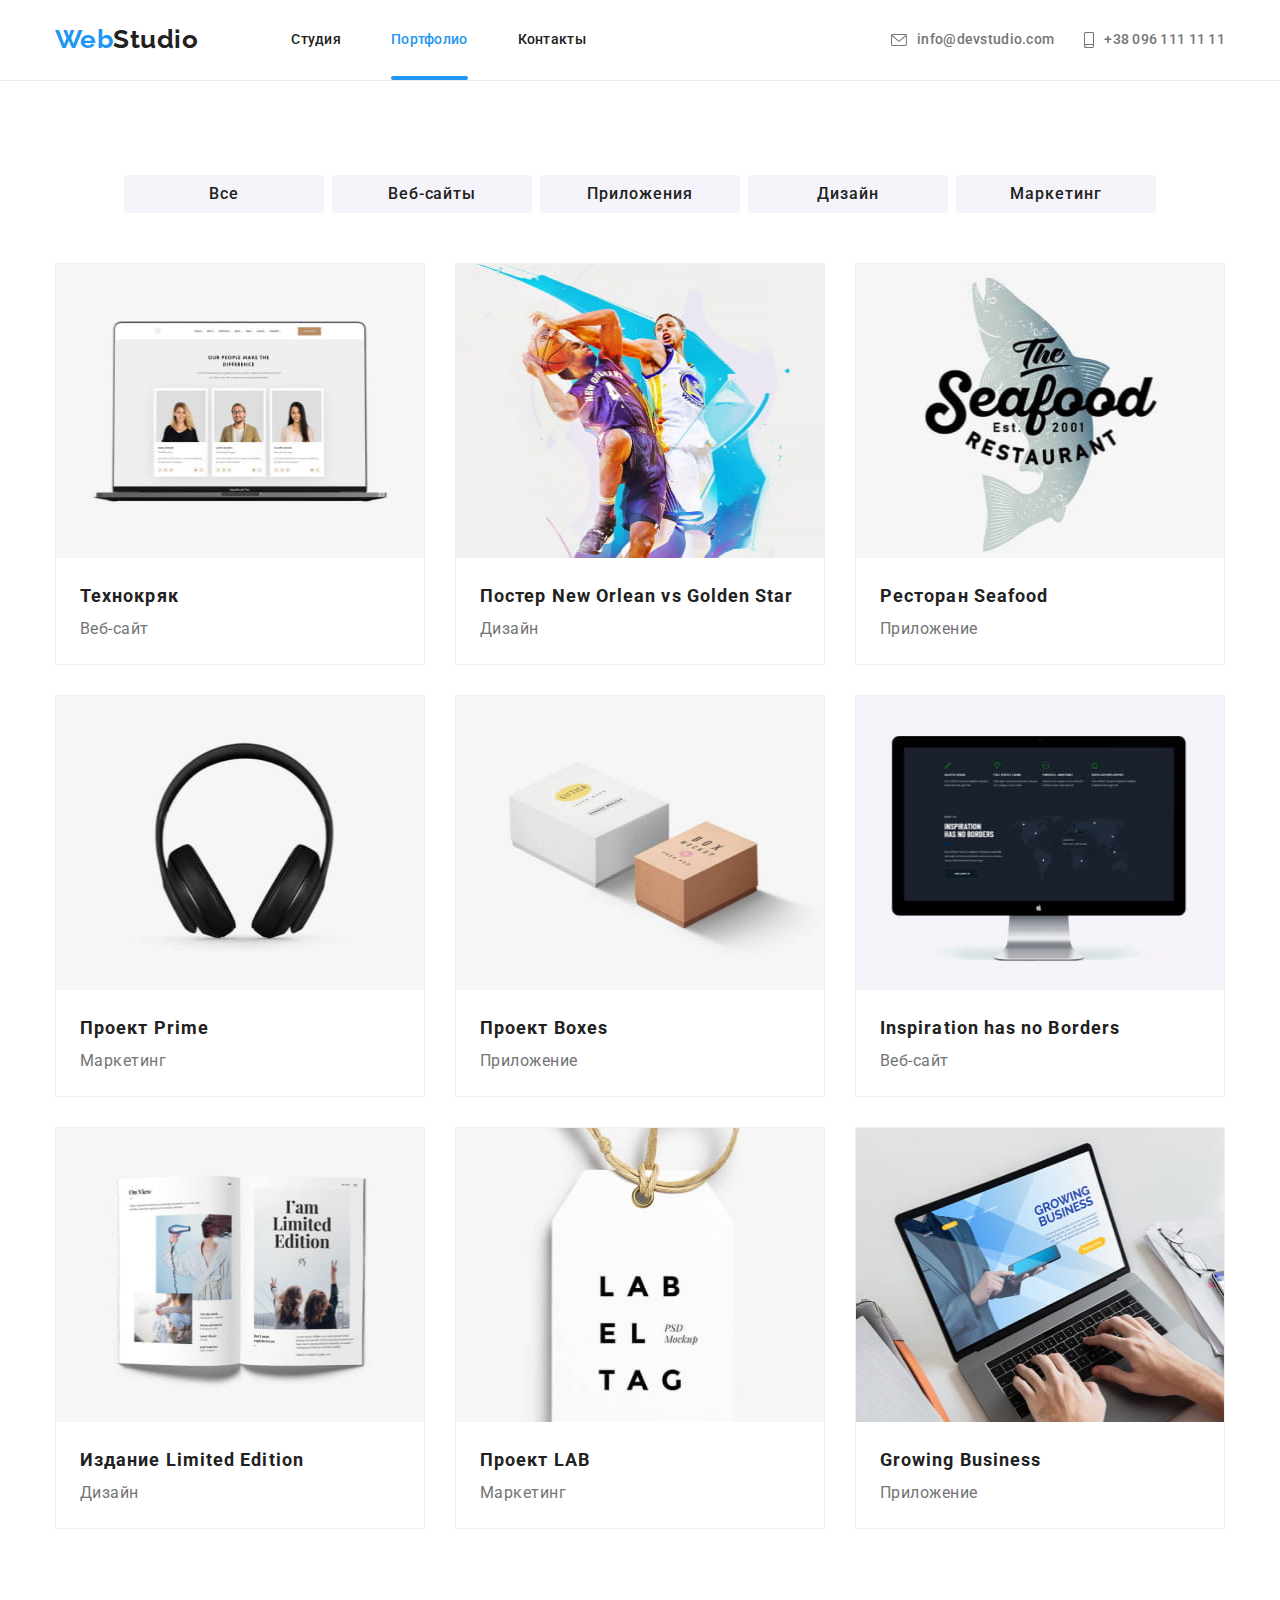
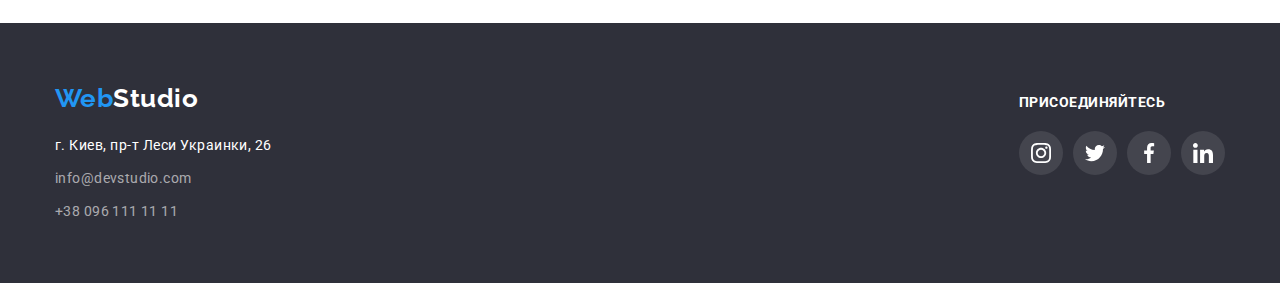
==== portfolio.html @ e60b665c "initial files added" ====
<!DOCTYPE html>
<html lang="ru">
<head>
    <meta charset="UTF-8">
    <meta name="viewport" content="width=device-width, initial-scale=1.0">
    <link rel="stylesheet" href="https://cdnjs.cloudflare.com/ajax/libs/modern-normalize/1.0.0/modern-normalize.min.css">
    <link rel="preconnect" href="https://fonts.gstatic.com">
    <link href="https://fonts.googleapis.com/css2?family=Raleway:wght@700&family=Roboto:wght@400;500;700;900&display=swap"
        rel="stylesheet">
    <link href="https://fonts.googleapis.com/css2?family=Roboto:wght@400;500;700;900&display=swap" rel="stylesheet">
    <link rel="stylesheet" href="./css/styles.css">
    <title>Web Studio</title>
</head>
<body>
    <header class="page-header">
        <div class="header-container container">
            <nav class="main-nav">
                <!-- lOGO -->
                <a class="logo header-logo link" href="./index.html"><span class="logo-span">Web</span>Studio</a>
                <!-- lOGO end -->
                <ul class="site-nav list">
                    <li class="nav-item">
                        <a class="link" href="./index.html">Студия</a>
                    </li>
                    <li class="nav-item">
                        <a class="link active" href="./portfolio.html">Портфолио</a>
                    </li>
                    <li class="nav-item">
                        <a class="link" href="#">Контакты</a>
                    </li>
                </ul>
            </nav>
            <ul class="contacts list">
                <li class="contacts-item">
                    <a class="header-contacts link" href="mailto:info@devstudio.com">
                        <svg class="contacts-icon envelope">
                            <use href="./images/sprite.svg#envelope"></use>
                        </svg>
                        info@devstudio.com
                    </a>
                </li>
                <li class="contacts-item">
                    <a class="header-contacts link" href="tel:+380961111111">
                        <svg class="contacts-icon smartphone">
                            <use href="./images/sprite.svg#smartphone"></use>
                        </svg>
                        +38 096 111 11 11
                    </a>
                </li>
            </ul>
        </div>
    </header>
    <main class="page-main">
        <section class="portfolio">
            <div class="portfolio-container container">
                <h1 class="visually-hidden">Портфолио</h1>
                <!-- FILTER-BUTTONS -->
                <ul class="filter-buttons list">
                    <li class="filter-item">
                        <button class="button" type="button">Все</button>
                    </li>
                    <li class="filter-item">
                        <button class="button" type="button">Веб-сайты</button>
                    </li>
                    <li class="filter-item">
                        <button class="button" type="button">Приложения</button>
                    </li>
                    <li class="filter-item">
                        <button class="button" type="button">Дизайн</button>
                    </li>
                    <li class="filter-item">
                        <button class="button" type="button">Маркетинг</button>
                    </li>
                </ul>
                <!-- FILTER-BUTTONS end-->
                
                <!-- PROJECTS -->
                <ul class="project-list list">
                    <li class="project-item">
                        <a class="link" href="">
                            <div class="project-photo-wrapper">
                                <img class="photo" width="370" height="294" src="./images/portfolio/img-0.jpg" alt="Картинка с ноутбуком">
                                <p class="overlay">
                                Технокряк это современная площадка распространения коронавируса. 
                                Компании используют эту платформу для цифрового шпионажа и атак на защищённые сервера конкурентов.
                                </p>
                            </div>
                            <div class="project-description-wrapper">
                                <h2 class="title">Технокряк</h2>
                                <p class="description">Веб-сайт</p>
                            </div>
                        </a>
                    </li>
                    <li class="project-item">
                        <a class="link" href="">
                            <div class="project-photo-wrapper">
                                <img class="photo" width="370" height="294" src="./images/portfolio/img-1.jpg" alt="Картинка с баскетболистами">
                                <p class="overlay">
                                    Технокряк это современная площадка распространения коронавируса.
                                    Компании используют эту платформу для цифрового шпионажа и атак на защищённые сервера конкурентов.
                                </p>
                            </div>
                            <div class="project-description-wrapper">
                                <h2 class="title">Постер <span lang="en">New Orlean vs Golden Star</span></h2>
                                <p class="description">Дизайн</p>
                            </div>
                        </a>
                    </li>
                    <li class="project-item">
                        <a class="link" href="">
                            <div class="project-photo-wrapper">
                                <img class="photo" width="370" height="294" src="./images/portfolio/img-2.jpg" alt="Картинка с логотипом ресторана">
                                <p class="overlay">
                                    Технокряк это современная площадка распространения коронавируса. 
                                    Компании используют эту платформу для цифрового шпионажа и атак на защищённые сервера конкурентов.
                                    </p>
                            </div>
                            <div class="project-description-wrapper">
                                <h2 class="title">Ресторан <span lang="en">Seafood</span></h2>
                                <p class="description">Приложение</p>
                            </div>
                        </a>
                    </li>
                    <li class="project-item">
                        <a class="link" href="">
                            <div class="project-photo-wrapper">
                                <img class="photo" width="370" height="294" src="./images/portfolio/img-3.jpg" alt="Картинка с наушниками">
                                <p class="overlay">
                                    Технокряк это современная площадка распространения коронавируса. 
                                    Компании используют эту платформу для цифрового шпионажа и атак на защищённые сервера конкурентов.
                                    </p>
                            </div>
                            <div class="project-description-wrapper">
                                <h2 class="title">Проект <span lang="en">Prime</span></h2>
                                <p class="description">Маркетинг</p>
                            </div>
                        </a>
                    </li>
                    <li class="project-item">
                        <a class="link" href="">
                            <div class="project-photo-wrapper">
                                <img class="photo" width="370" height="294" src="./images/portfolio/img-4.jpg" alt="Картинка с картонными коробками">
                                <p class="overlay">
                                    Технокряк это современная площадка распространения коронавируса. 
                                    Компании используют эту платформу для цифрового шпионажа и атак на защищённые сервера конкурентов.
                                    </p>
                            </div>
                            <div class="project-description-wrapper">
                                <h2 class="title">Проект <span lang="en">Boxes</span></h2>
                                <p class="description">Приложение</p>
                            </div>
                        </a>
                    </li>
                    <li class="project-item">
                        <a class="link" href="">
                            <div class="project-photo-wrapper">
                                <img class="photo" width="370" height="294" src="./images/portfolio/img-5.jpg" alt="Картинка с iMac">
                                <p class="overlay">
                                    Технокряк это современная площадка распространения коронавируса. 
                                    Компании используют эту платформу для цифрового шпионажа и атак на защищённые сервера конкурентов.
                                    </p>
                            </div>
                            <div class="project-description-wrapper">
                                <h2 class="title" lang="en">Inspiration has no Borders</h2>
                                <p class="description">Веб-сайт</p>
                            </div>
                        </a>
                    </li>
                    <li class="project-item">
                        <a class="link" href="">
                            <div class="project-photo-wrapper">
                                <img class="photo" width="370" height="294" src="./images/portfolio/img-6.jpg" alt="Картинка с журналом">
                                <p class="overlay">
                                    Технокряк это современная площадка распространения коронавируса. 
                                    Компании используют эту платформу для цифрового шпионажа и атак на защищённые сервера конкурентов.
                                    </p>
                            </div>
                            <div class="project-description-wrapper">
                                <h2 class="title">Издание <span lang="en">Limited Edition</span></h2>
                                <p class="description">Дизайн</p>
                            </div>
                        </a>
                    </li>
                    <li class="project-item">
                        <a class="link" href="">
                            <div class="project-photo-wrapper">
                                <img class="photo" width="370" height="294" src="./images/portfolio/img-7.jpg" alt="Картинка с Биркой">
                                <p class="overlay">
                                    Технокряк это современная площадка распространения коронавируса. 
                                    Компании используют эту платформу для цифрового шпионажа и атак на защищённые сервера конкурентов.
                                    </p>
                            </div>
                            <div class="project-description-wrapper">
                                <h2 class="title">Проект <span lang="en">LAB</span></h2>
                                <p class="description">Маркетинг</p>
                            </div>
                        </a>
                    </li>
                    <li class="project-item">
                        <a class="link" href="">
                            <div class="project-photo-wrapper">
                            <img class="photo" width="370" height="294" src="./images/portfolio/img-8.jpg" alt="Картинка с ноутбуком">
                            <p class="overlay">
                                Технокряк это современная площадка распространения коронавируса. 
                                Компании используют эту платформу для цифрового шпионажа и атак на защищённые сервера конкурентов.
                                </p>
                            </div>
                            <div class="project-description-wrapper">
                                <h2 class="title" lang="en">Growing Business</h2>
                                <p class="description">Приложение</p>
                            </div>
                        </a>
                    </li>
                </ul>
                <!-- PROJECTS end -->
            </div>
            
        </section>
    </main>
    <footer class="page-footer">
        <div class="footer-container container">
            <div class="footer-wrapper">
                <!-- lOGO -->
                <a class="logo footer-logo link" href="./index.html"><span class="logo-span">Web</span>Studio</a>
                <!-- lOGO end -->
                <address class="page-adress">
                    <p class="footer-adress item">г. Киев, пр-т Леси Украинки, 26</p>
                    <a class="footer-contacts link item" href="mailto:info@devstudio.com">info@devstudio.com</a>
                    <a class="footer-contacts link item" href="tel:+380961111111">+38 096 111 11 11</a>
                </address>
            </div>
            <div class="footer-wrapper">
                <h3 class="title">Присоединяйтесь</h3>
                <ul class="social-links list">
                    <li class="social-links-item">
                        <a href="#" class="social-link link">
                            <svg class="social-icon">
                                <use href="./images/sprite.svg#instagram"></use>
                            </svg>
                        </a>
                    </li>
                    <li class="social-links-item">
                        <a href="#" class="social-link link">
                            <svg class="social-icon">
                                <use href="./images/sprite.svg#twitter"></use>
                            </svg>
                        </a>
                    </li>
                    <li class="social-links-item">
                        <a href="#" class="social-link link">
                            <svg class="social-icon">
                                <use href="./images/sprite.svg#facebook"></use>
                            </svg>
                        </a>
                    </li>
                    <li class="social-links-item">
                        <a href="#" class="social-link link">
                            <svg class="social-icon">
                                <use href="./images/sprite.svg#linkedin"></use>
                            </svg>
                        </a>
                    </li>
                </ul>
            </div>
        </div>
    </footer>
</body>
</html>
---- css/styles.css ----
:root {
  --card-grid-gap: 30px;

  /* colors */
  --primary-text-color: #757575;
  --title-text-color: #212121;
  --accent-color: #2196f3;
  --main-bg-color: #ffffff;
  --secondary-light-bg-color: #f5f4fa;
  --secondary-dark-bg-color: #2f303a;
  --icon-light-grey-color: #afb1b8;

  /* fonts */
  --main-font-family: 'Roboto', sans-serif;
  --logo-font-family: 'Raleway', sans-serif;

  /* shadows */
  --shadow-team-card: 0px 1px 3px rgba(0, 0, 0, 0.12),
    0px 1px 1px rgba(0, 0, 0, 0.14), 0px 2px 1px rgba(0, 0, 0, 0.2);

  --shadow-portfolio-card-hover: 0px 1px 1px rgba(0, 0, 0, 0.12),
    0px 4px 4px rgba(0, 0, 0, 0.06), 1px 4px 6px rgba(0, 0, 0, 0.16);

  --shadow-filter-button-hover: 0px 3px 1px rgba(0, 0, 0, 0.1),
    0px 1px 2px rgba(0, 0, 0, 0.08), 0px 2px 2px rgba(0, 0, 0, 0.12);

  /* temporary border */
  --tborder: 1px solid #086879;
}
/* ============================== */

/* RESETS */
img {
  display: block;
  max-width: 100%;
}

h1,
h2,
h3,
h4,
h5,
h6,
p {
  margin: 0;
}

ul,
li {
  margin: 0;
  padding: 0;
}

.list {
  list-style: none;
}

.link {
  text-decoration: none;
}

.page-adress {
  font-style: normal;
}
/* RESETS end */
/* ============================== */

/* COMMON STYLES */
body {
  margin: auto;
  color: var(--primary-text-color);
  background-color: var(--main-bg-color);

  font-weight: 400;
  font-family: var(--main-font-family);
  letter-spacing: 0.03em;
}

.container {
  width: 1200px;
  margin: 0 auto;
  padding-top: 94px;
  padding-bottom: 94px;
  padding-left: 15px;
  padding-right: 15px;
}

/* hide headings */
.visually-hidden {
  position: absolute !important;
  clip: rect(1px 1px 1px 1px); /* IE6, IE7 */
  clip: rect(1px, 1px, 1px, 1px);
  padding: 0 !important;
  border: 0 !important;
  height: 1px !important;
  width: 1px !important;
  overflow: hidden;
}

/* logo  */
.logo {
  font-weight: 700;
  font-size: 26px;
  font-family: var(--logo-font-family);
  line-height: 1.19;
}

.header-logo .logo-span,
.footer-logo .logo-span {
  color: var(--accent-color);
}

/* buttons */
.button {
  display: inline-block;
  min-width: 200px;
  min-height: 50px;
  padding: 10px;

  color: var(--main-bg-color);
  background-color: var(--accent-color);

  font-family: inherit;
  font-weight: 700;
  font-size: 16px;
  line-height: 1.87;
  letter-spacing: 0.06em;

  border: 0;
  border-radius: 4px;
  box-shadow: 0;

  transition: box-shadow 250ms cubic-bezier(0.4, 0, 0.2, 1);
}

.button:hover {
  cursor: pointer;
  box-shadow: 0px 4px 4px rgba(0, 0, 0, 0.15);
}

/* social-links */
.social-links {
  display: flex;
  justify-content: center;
  flex-wrap: wrap;
  margin-right: -10px;
}

.social-links-item {
  width: 44px;
  height: 44px;
  margin-right: 10px;
}

.social-link {
  display: flex;
  justify-content: center;
  align-items: center;
  width: 100%;
  height: 100%;

  border-radius: 50%;
}

.social-icon {
  width: 20px;
  height: 20px;

  fill: currentColor;
}

/* section */
.section .section-title {
  margin-top: 0;
  margin-bottom: 50px;

  color: var(--title-text-color);

  font-weight: 700;
  font-size: 36px;
  line-height: 1.17;
  text-align: center;
}

/* COMMON STYLES end */
/* ============================== */

/* HEADER */
.page-header {
  border-bottom: 1px solid #ececec;
}
.header-container {
  display: flex;
  align-items: center;
  justify-content: space-between;
  padding-top: 0;
  padding-bottom: 0;
}

.header-logo {
  margin-right: 93px;
  padding-top: 24px;
  padding-bottom: 25px;
  color: var(--title-text-color);
}

/* site nav */
.main-nav {
  display: flex;
  align-items: center;
}

.site-nav {
  display: flex;
}

.nav-item:not(:last-child) {
  margin-right: 50px;
}

.site-nav .link {
  display: block;
  padding-top: 32px;
  padding-bottom: 32px;

  color: var(--title-text-color);
  font-weight: 500;
  font-size: 14px;
  line-height: 1.14;
  letter-spacing: 0.02em;

  transition: color 250ms cubic-bezier(0.4, 0, 0.2, 1);
}

.site-nav .link:hover,
.site-nav .link:focus {
  color: var(--accent-color);
}

.site-nav .active {
  color: var(--accent-color);
}

/* active nav-item underline */
.nav-item {
  position: relative;
}

.nav-item .link::after {
  position: absolute;
  bottom: 0;
  left: 0;

  content: '';
  opacity: 0;
  width: 100%;
  height: 4px;

  background-color: var(--accent-color);
  border-radius: 2px;
}

.active.link::after {
  opacity: 1;
}

/* contacts */
.contacts {
  display: flex;
}

.contacts-item:not(:last-child) {
  margin-right: 30px;
}

.contacts-icon {
  display: flex;
  justify-content: center;
  align-items: center;
  margin-right: 10px;
  fill: currentColor;
}

.contacts-icon.envelope {
  width: 16px;
  height: 12px;
}

.contacts-icon.smartphone {
  width: 10px;
  height: 16px;
}

.header-contacts {
  display: flex;
  align-items: center;
  padding-top: 32px;
  padding-bottom: 32px;

  color: var(--primary-text-color);
  font-weight: 500;
  font-size: 14px;
  line-height: 1.14;
  letter-spacing: 0.02em;

  transition: color 250ms cubic-bezier(0.4, 0, 0.2, 1);
}

.header-contacts:hover,
.header-contacts:focus {
  color: var(--accent-color);
}
/* HEADER end */
/* ============================== */

/* HERO */
.hero {
  max-width: 1600px;
  margin: 0 auto;
  color: var(--main-bg-color);
  background-color: var(--secondary-dark-bg-color);
  background-image: linear-gradient(
      rgba(47, 48, 58, 0.4),
      rgba(47, 48, 58, 0.4)
    ),
    url(../images/hero/hero-bg.jpg);
  background-position: center;
  object-fit: cover;
}

.hero-container {
  padding: 200px 0;
  text-align: center;
}

.hero-title {
  width: 700px;
  margin-bottom: 30px;
  margin-left: auto;
  margin-right: auto;

  font-weight: 900;
  font-size: 44px;
  line-height: 1.36;
  text-align: center;
  letter-spacing: 0.06em;
  text-transform: uppercase;
}

.hero .button {
}
/* HERO end */
/* ============================== */

/* ADVANTAGES */
.advantages {
  display: flex;
  flex-wrap: wrap;
  margin-right: calc(-1 * var(--card-grid-gap));
  margin-bottom: calc(-1 * var(--card-grid-gap));
}

.advantages-item {
  width: calc(100% / 4 - var(--card-grid-gap));
  margin-right: var(--card-grid-gap);
  margin-bottom: var(--card-grid-gap);
}

.advantages-icon-container {
  display: flex;
  width: 100%;
  height: 120px;
  justify-content: center;
  align-items: center;
  margin-bottom: 30px;

  background-color: var(--secondary-light-bg-color);
  border-radius: 4px;
}

.advantages-icon {
  width: 70px;
  height: 70px;
}

.advantages .title {
  margin-bottom: 10px;

  color: var(--title-text-color);
  font-weight: 700;
  font-size: 14px;
  line-height: 1.14;
  text-transform: uppercase;
}

.advantages .text {
  font-size: 14px;
  line-height: 1.71;
}
/* ADVANTAGES end */
/* ============================== */

/* WHAT WE DO */
.whatwedo-container {
  padding-top: 0;
}

.whatwedo {
  display: flex;
  flex-wrap: wrap;
  margin-right: calc(-1 * var(--card-grid-gap));
  margin-bottom: calc(-1 * var(--card-grid-gap));
}

.whatwedo-item {
  position: relative;
  width: calc(100% / 3 - var(--card-grid-gap));
  margin-right: var(--card-grid-gap);
  margin-bottom: var(--card-grid-gap);
}

.whatwedo .title {
  position: absolute;
  bottom: 0;
  width: 100%;
  padding: 27px 15px;

  background-color: rgba(47, 48, 58, 0.8);
  color: var(--main-bg-color);

  font-weight: 700;
  font-size: 14px;
  line-height: 1.14;
  text-align: center;
  text-transform: uppercase;
}

/* WHAT WE DO end */
/* ============================== */

/* TEAM */
.team {
  background-color: var(--secondary-light-bg-color);
}

.team-list {
  display: flex;
  flex-wrap: wrap;
  margin-right: calc(-1 * var(--card-grid-gap));
  margin-bottom: calc(-1 * var(--card-grid-gap));
}

.team-item {
  width: calc(100% / 4 - var(--card-grid-gap));
  margin-right: var(--card-grid-gap);
  margin-bottom: var(--card-grid-gap);

  background-color: var(--main-bg-color);
  border-radius: 0 0 4px 4px;
  box-shadow: var(--shadow-team-card);
}

.team-description-wrapper {
  padding-top: 30px;
  padding-bottom: 30px;
  padding-left: 15px;
  padding-right: 15px;
}

.team .title {
  margin-bottom: 10px;
  color: var(--title-text-color);
  font-weight: 500;
  font-size: 16px;
  line-height: 1.19;
  text-align: center;
}

.team .position {
  margin-bottom: 16px;

  font-size: 16px;
  line-height: 1.19;
  text-align: center;
}

/* social icon colors */
.team .social-link {
  color: var(--icon-light-grey-color);
  background-color: var(--main-bg-color);

  transition: color 250ms cubic-bezier(0.4, 0, 0.2, 1),
    background-color 250ms cubic-bezier(0.4, 0, 0.2, 1);
}

.social-link:hover,
.social-link:focus {
  color: var(--main-bg-color);
  background-color: var(--accent-color);
}
/* TEAM end */
/* ============================== */

/* CLIENTS */
.clients {
  display: flex;
  margin-right: calc(-1 * var(--card-grid-gap));
  align-items: center;
}

.clients-item {
  width: calc(100% / 6 - var(--card-grid-gap));
  height: 90px;
  margin-right: var(--card-grid-gap);

  color: var(--primary-text-color);
}

.clients-icon-link {
  display: flex;
  justify-content: center;
  align-items: center;
  width: 100%;
  height: 100%;

  color: var(--icon-light-grey-color);

  border: 1px solid var(--icon-light-grey-color);
  border-radius: 4px;

  transition: color 250ms cubic-bezier(0.4, 0, 0.2, 1),
    border 250ms cubic-bezier(0.4, 0, 0.2, 1);
}

.clients-icon-link:hover,
.clients-icon-link:focus {
  color: var(--accent-color);
  border: 1px solid var(--accent-color);
}

.clients-icon {
  width: 80px;
  height: 50px;
  fill: currentColor;
}

.clients-icon.company-1 {
  width: 44px;
  height: 49px;
}

.clients-icon.company-2 {
  width: 40px;
  height: 52px;
}

.clients-icon.company-3 {
  width: 41px;
  height: 43px;
}

.clients-icon.company-4 {
  width: 80px;
  height: 42px;
}

.clients-icon.company-5 {
  width: 59px;
  height: 47px;
}

.clients-icon.company-6 {
  width: 88px;
  height: 45px;
}
/* CLIENTS end */
/* ============================== */

/* FOOTER */
.page-footer {
  color: var(--main-bg-color);
  background-color: var(--secondary-dark-bg-color);
}

.footer-container {
  display: flex;
  justify-content: space-between;
  align-items: baseline;
  padding-top: 60px;
  padding-bottom: 60px;

  color: var(--main-bg-color);
}

/* contacts block */
.footer-wrapper-contacts {
}

.page-adress {
  min-width: 231px;
}

.page-adress .item:not(:last-child) {
  margin-bottom: 9px;
}

.footer-adress {
  font-size: 14px;
  line-height: 1.71;
}

.footer-logo {
  display: block;
  margin-bottom: 20px;
  color: var(--main-bg-color);
}

.footer-contacts {
  display: block;
  color: rgba(255, 255, 255, 0.6);
  font-size: 14px;
  line-height: 1.71;
  letter-spacing: 0.03em;

  transition: color 250ms cubic-bezier(0.4, 0, 0.2, 1);
}

.footer-contacts:hover,
.footer-contacts:focus {
  color: var(--accent-color);
}

.page-footer .title {
  margin-bottom: 20px;

  color: var(--main-bg-color);
  font-weight: 700;
  font-size: 14px;
  line-height: 1.14;
  text-transform: uppercase;
}

/* social icons block */
.footer-wrapper-social {
}

.page-footer .social-link {
  color: var(--main-bg-color);
  background-color: rgba(255, 255, 255, 0.1);

  transition: background-color 250ms cubic-bezier(0.4, 0, 0.2, 1);
}

.page-footer .social-link:hover,
.page-footer .social-link:focus {
  background-color: var(--accent-color);
}

/* subscribe block */
.footer-subscribe-form .form-label {
  display: block;
}

.footer-subscribe-form .button {
}

.footer-subscribe-form .form-input {
  min-width: 358px;
  min-height: 50px;
  margin-right: 12px;
  padding-left: 16px;

  background-color: transparent;
  color: var(--main-bg-color);

  font-size: 16px;
  line-height: 1.25;
  letter-spacing: 0.03em;

  border: 1px solid rgba(255, 255, 255, 0.3);
  border-radius: 4px;
}

.footer-subscribe-form .form-input::placeholder {
  color: rgba(255, 255, 255, 0.6);
}
/* FOOTER end */
/* ============================== */
/* ============================== */

/* PORTFOLIO */
.filter-buttons {
  display: flex;
  justify-content: center;
  margin-bottom: 50px;
}

.filter-item:not(:last-child) {
  margin-right: 8px;
}

.filter-buttons .button {
  min-height: 38px;
  padding: 6px 22px;

  color: var(--title-text-color);
  background-color: var(--secondary-light-bg-color);

  font-weight: 500;
  font-size: 16px;
  line-height: 1.62;

  box-shadow: 0;

  transition: color 250ms cubic-bezier(0.4, 0, 0.2, 1),
    background-color 250ms cubic-bezier(0.4, 0, 0.2, 1),
    box-shadow 250ms cubic-bezier(0.4, 0, 0.2, 1);
}

.filter-buttons .button:hover,
.filter-buttons .button:focus,
.filter-buttons .button.active {
  color: var(--main-bg-color);
  background-color: var(--accent-color);
  box-shadow: var(--shadow-filter-button-hover);
}

.project-list {
  display: flex;
  flex-wrap: wrap;
  margin-right: calc(-1 * var(--card-grid-gap));
  margin-bottom: calc(-1 * var(--card-grid-gap));
}

.project-item {
  flex-basis: calc(100% / 3 - var(--card-grid-gap));
  margin-right: var(--card-grid-gap);
  margin-bottom: var(--card-grid-gap);

  border: 1px solid #eeeeee;
}

.project-item .link {
  display: block;
  box-shadow: 0;

  transition: box-shadow 250ms cubic-bezier(0.4, 0, 0.2, 1);
}

.project-item .link:hover,
.project-item .link:focus {
  box-shadow: var(--shadow-portfolio-card-hover);
}

.project-list .title {
  color: var(--title-text-color);
  font-weight: 700;
  font-size: 18px;
  line-height: 2;
  letter-spacing: 0.06em;
}

.project-list .description {
  color: var(--primary-text-color);
  font-size: 16px;
  line-height: 1.87;
}

.project-description-wrapper {
  padding: 20px 24px;
  background-color: var(--main-bg-color);
}

/* proect overlay */
.project-photo-wrapper {
  position: relative;
  overflow: hidden;
}

.project-item .overlay {
  position: absolute;
  left: 0;
  top: 0;
  transform: translateY(100%);

  display: flex;
  align-items: center;
  width: 100%;
  height: 100%;
  padding: 24px;

  color: var(--main-bg-color);
  background-color: rgba(33, 150, 243, 0.9);
  font-size: 18px;
  line-height: 1.56;
  text-align: center;

  transition: transform 250ms cubic-bezier(0.4, 0, 0.2, 1);
}

.project-item .link:hover .overlay,
.project-item .link:focus .overlay {
  transform: translateY(0);
}
/* PORTFOLIO end */
/* ============================== */

/* MODAL WINDOW */
.backdrop {
  position: fixed;
  top: 0;
  left: 0;

  width: 100%;
  height: 100%;

  background-color: rgba(0, 0, 0, 0.2);
  opacity: 1;
  transform: scale(1);

  transition: opacity 250ms cubic-bezier(0.4, 0, 0.2, 1),
    transform 250ms cubic-bezier(0.4, 0, 0.2, 1);
}

.modal {
  position: absolute;
  top: 50%;
  left: 50%;
  transform: translate(-50%, -50%) scale(1);

  width: 528px;
  height: 581px;
  padding: 40px;

  background-color: var(--main-bg-color);
  box-shadow: 0px 1px 3px rgba(0, 0, 0, 0.12), 0px 1px 1px rgba(0, 0, 0, 0.14),
    0px 2px 1px rgba(0, 0, 0, 0.2);
  border-radius: 4px;

  transition: transform 250ms cubic-bezier(0.4, 0, 0.2, 1);
}

.backdrop.is-hidden .modal {
  transform: translate(-50%, -50%) scale(0.9);
}

.modal .call-to-action {
  margin: 0 auto;
  margin-bottom: 12px;

  color: var(--title-text-color);
  font-weight: 700;
  font-size: 20px;
  line-height: 1.15;
}

.modal-form {
  display: flex;
  flex-direction: column;
}

.modal-form-input-wrapper {
  display: block;
  position: relative;
}

.modal-form-input-label {
  margin-bottom: 10px;
}

.modal-form .input-title,
.modal-form .textarea-title {
  display: block;
  margin-bottom: 4px;

  font-size: 12px;
  line-height: 1.17;
  letter-spacing: 0.01em;
}

.modal-form-input {
  display: block;
  height: 40px;
  width: 100%;
  padding-left: 42px;

  border: 1px solid rgba(33, 33, 33, 0.2);
  border-radius: 4px;

  transition: border 250ms cubic-bezier(0.4, 0, 0.2, 1);
}

.modal-form-icon {
  position: absolute;
  top: 50%;
  left: 12px;
  transform: translateY(-50%);

  width: 18px;
  height: 18px;
  fill: var(--title-text-color);
  transition: fill 250ms cubic-bezier(0.4, 0, 0.2, 1);
}

.modal-form-textarea-label {
  margin-bottom: 20px;
}

.modal-form-message {
  display: block;
  height: 120px;
  width: 100%;
  padding: 12px 16px;

  resize: none;
  border: 1px solid rgba(33, 33, 33, 0.2);
  border-radius: 4px;
  transition: border 250ms cubic-bezier(0.4, 0, 0.2, 1);
}

.modal-form-message::placeholder {
  font-size: 12px;
  line-height: 1.17;
  letter-spacing: 0.01em;

  color: rgba(117, 117, 117, 0.5);
}

.modal-form-message:focus,
.modal-form-message:hover {
  cursor: pointer;
  outline: none;
  border: 1px solid var(--accent-color);
}

.modal-form-input:focus,
.modal-form-input:hover {
  cursor: pointer;
  outline: none;
  border: 1px solid var(--accent-color);
}

.modal-form-input:focus + .modal-form-icon,
.modal-form-input:hover + .modal-form-icon {
  fill: var(--accent-color);
}

.modal-form-check-policy-label {
  font-size: 14px;
  line-height: 1.71;

  margin-bottom: 30px;
}

.modal-form-check-policy {
}

.modal-form-check-policy-title {
  display: flex;
  align-items: center;
  flex-wrap: wrap;

  font-size: 14px;
  line-height: 1.71;
}

.modal-form-check-policy-title::before {
  content: '';
  display: inline-block;
  width: 16px;
  height: 15px;
  margin-right: 7px;

  background-image: url('../images/modal-window/checkbox.svg');
  transition: background-image 250ms cubic-bezier(0.4, 0, 0.2, 1);
}

.modal-form-check-policy:checked + .modal-form-check-policy-title::before {
  background-image: url('../images/modal-window/checkbox-checked.svg');
}

.modal-form-check-policy:focus + .modal-form-check-policy-title::before {
  outline: 1px solid var(--secondary-dark-bg-color);
}

.modal-form-check-policy-link {
  color: var(--accent-color);
}

.modal-form .button {
  align-self: center;
}

.modal-form .button:focus {
  box-shadow: 0px 4px 4px rgba(0, 0, 0, 0.15);
}

.modal-close-btn {
  position: absolute;
  top: 8px;
  right: 8px;

  width: 30px;
  height: 30px;

  border: 1px solid rgba(0, 0, 0, 0.1);
  border-radius: 50%;
  cursor: pointer;
}

.modal-close-icon {
  width: 11px;
  height: 11px;
  margin: auto;
}

.is-hidden {
  opacity: 0;
  transform: scale(0);
  pointer-events: none;
}
/* MODAL WINDOW end */
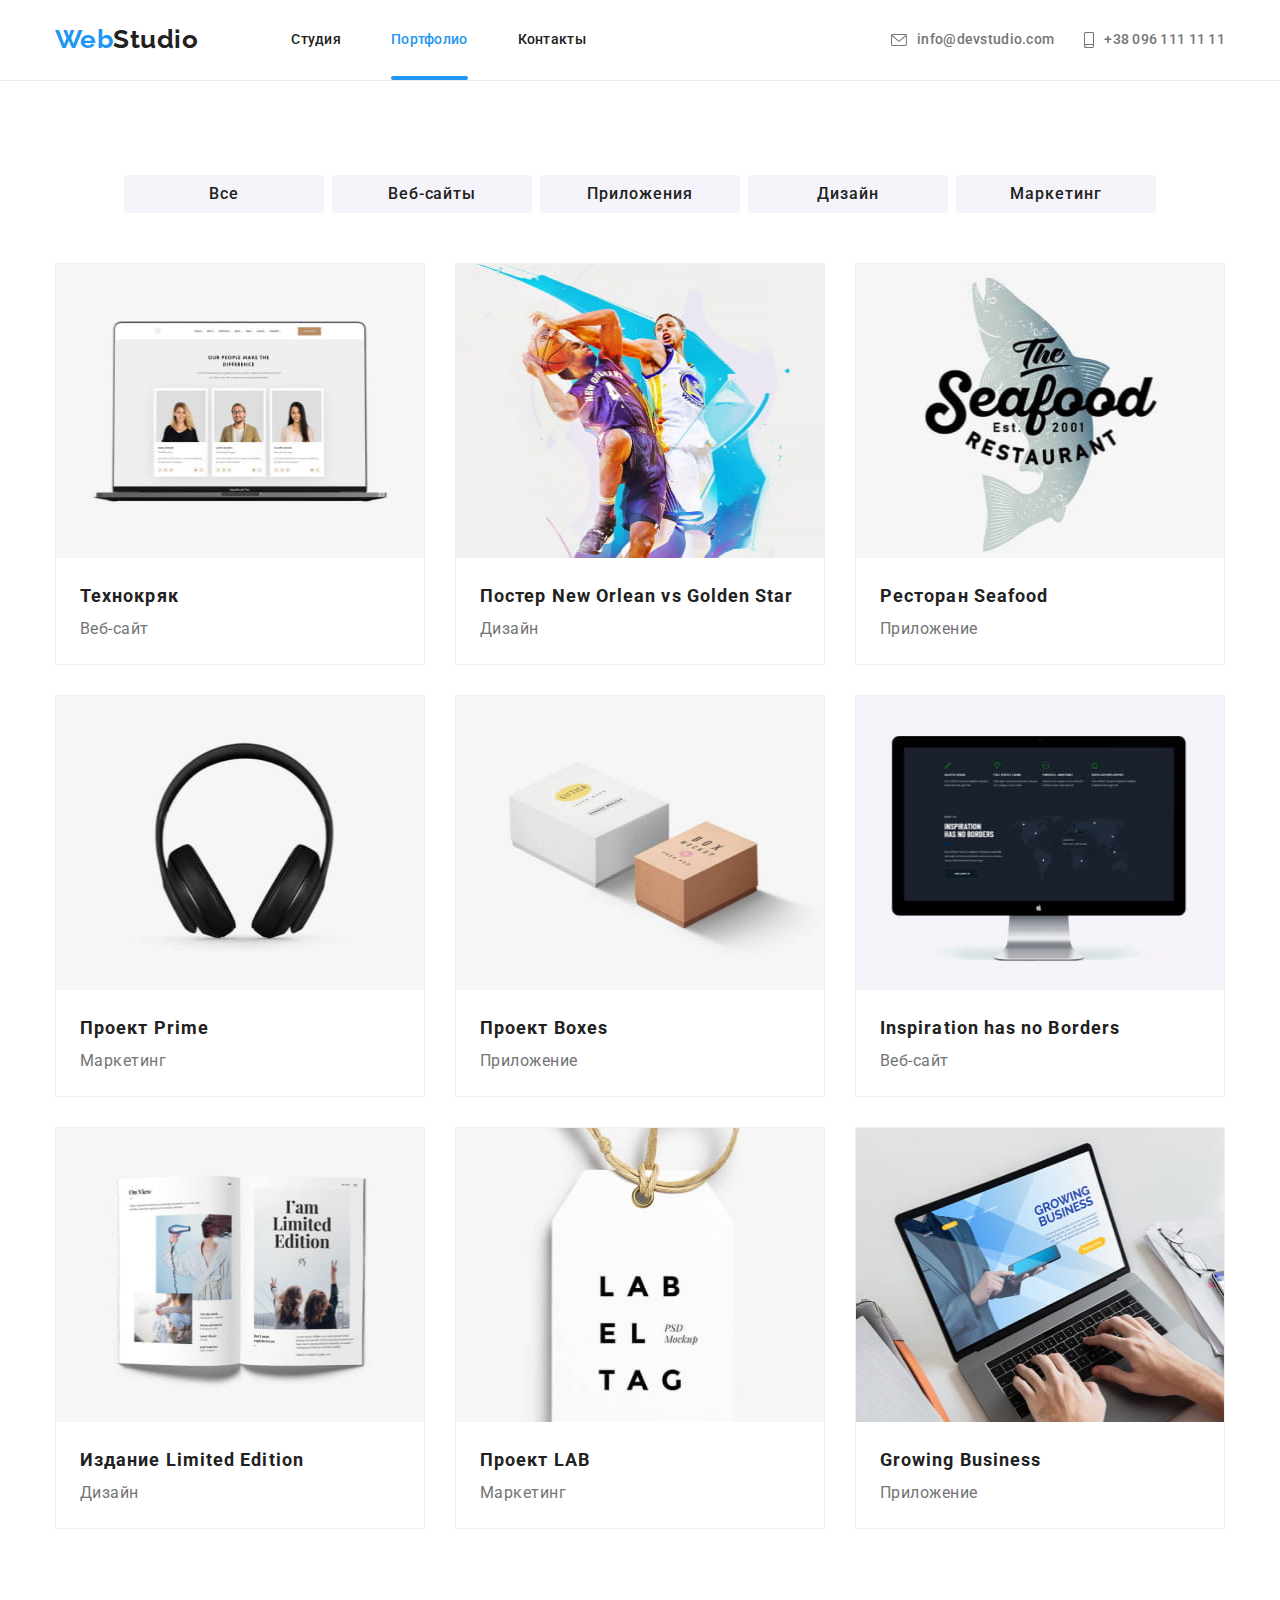
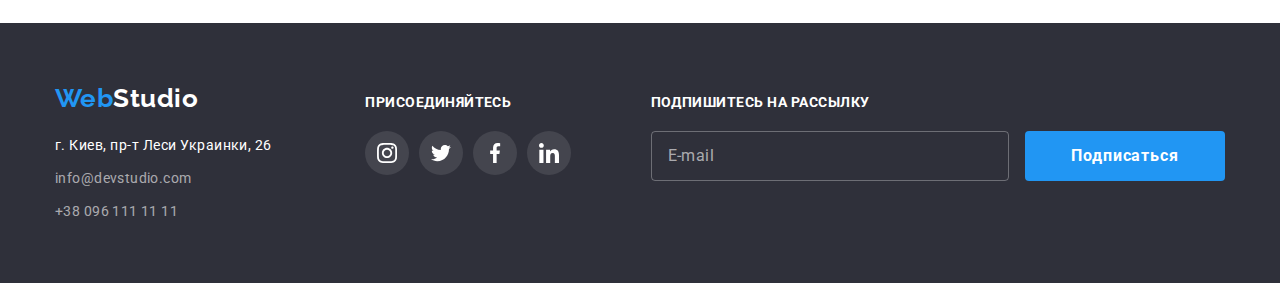
==== commit b5e27069: "styles.css has been cut to partials and moved to sass" ====
--- a/portfolio.html
+++ b/portfolio.html
@@ -8,7 +8,7 @@
     <link href="https://fonts.googleapis.com/css2?family=Raleway:wght@700&family=Roboto:wght@400;500;700;900&display=swap"
         rel="stylesheet">
     <link href="https://fonts.googleapis.com/css2?family=Roboto:wght@400;500;700;900&display=swap" rel="stylesheet">
-    <link rel="stylesheet" href="./css/styles.css">
+    <link rel="stylesheet" href="./css/portfolio.min.css">
     <title>Web Studio</title>
 </head>
 <body>
@@ -219,7 +219,7 @@
     </main>
     <footer class="page-footer">
         <div class="footer-container container">
-            <div class="footer-wrapper">
+            <div class="footer-wrapper-contacts">
                 <!-- lOGO -->
                 <a class="logo footer-logo link" href="./index.html"><span class="logo-span">Web</span>Studio</a>
                 <!-- lOGO end -->
@@ -229,8 +229,8 @@
                     <a class="footer-contacts link item" href="tel:+380961111111">+38 096 111 11 11</a>
                 </address>
             </div>
-            <div class="footer-wrapper">
-                <h3 class="title">Присоединяйтесь</h3>
+            <div class="footer-wrapper-social">
+                <p class="title">Присоединяйтесь</p>
                 <ul class="social-links list">
                     <li class="social-links-item">
                         <a href="#" class="social-link link">
@@ -262,6 +262,11 @@
                     </li>
                 </ul>
             </div>
+            <form action="#" class="footer-subscribe-form">
+                <label for="subscribe-email" class="title form-label">Подпишитесь на рассылку</label>
+                <input class="form-input" type="email" name="email" id="subscribe-email" placeholder="E-mail">
+                <button type="submit" class="button">Подписаться</button>
+            </form>
         </div>
     </footer>
 </body>
--- a/css/portfolio.min.css
+++ b/css/portfolio.min.css
@@ -0,0 +1,5 @@
+:root{--card-grid-gap: 30px;--primary-text-color: #757575;--title-text-color: #212121;--accent-color: #2196f3;--main-bg-color: #ffffff;--secondary-light-bg-color: #f5f4fa;--secondary-dark-bg-color: #2f303a;--icon-light-grey-color: #afb1b8;--main-font-family: 'Roboto', sans-serif;--logo-font-family: 'Raleway', sans-serif;--shadow-team-card: 0px 1px 3px rgba(0, 0, 0, 0.12),
+    0px 1px 1px rgba(0, 0, 0, 0.14), 0px 2px 1px rgba(0, 0, 0, 0.2);--shadow-portfolio-card-hover: 0px 1px 1px rgba(0, 0, 0, 0.12),
+    0px 4px 4px rgba(0, 0, 0, 0.06), 1px 4px 6px rgba(0, 0, 0, 0.16);--shadow-filter-button-hover: 0px 3px 1px rgba(0, 0, 0, 0.1),
+    0px 1px 2px rgba(0, 0, 0, 0.08), 0px 2px 2px rgba(0, 0, 0, 0.12)}.visually-hidden{position:absolute !important;clip:rect(1px 1px 1px 1px);clip:rect(1px, 1px, 1px, 1px);padding:0 !important;border:0 !important;height:1px !important;width:1px !important;overflow:hidden}img{display:block;max-width:100%}h1,h2,h3,h4,h5,h6,p{margin:0}ul,li{margin:0;padding:0}.list{list-style:none}.link{text-decoration:none}.page-adress{font-style:normal}body{margin:auto;color:var(--primary-text-color);background-color:var(--main-bg-color);font-weight:400;font-family:var(--main-font-family);letter-spacing:0.03em}.container{width:1200px;margin:0 auto;padding-top:94px;padding-bottom:94px;padding-left:15px;padding-right:15px}.logo{font-weight:700;font-size:26px;font-family:var(--logo-font-family);line-height:1.19}.header-logo .logo-span,.footer-logo .logo-span{color:var(--accent-color)}.button{display:inline-block;min-width:200px;min-height:50px;padding:10px;color:var(--main-bg-color);background-color:var(--accent-color);font-family:inherit;font-weight:700;font-size:16px;line-height:1.87;letter-spacing:0.06em;border:0;border-radius:4px;-webkit-box-shadow:0;box-shadow:0;-webkit-transition:-webkit-box-shadow 250ms cubic-bezier(0.4, 0, 0.2, 1);transition:-webkit-box-shadow 250ms cubic-bezier(0.4, 0, 0.2, 1);transition:box-shadow 250ms cubic-bezier(0.4, 0, 0.2, 1);transition:box-shadow 250ms cubic-bezier(0.4, 0, 0.2, 1), -webkit-box-shadow 250ms cubic-bezier(0.4, 0, 0.2, 1)}.button:hover{cursor:pointer;-webkit-box-shadow:0px 4px 4px rgba(0,0,0,0.15);box-shadow:0px 4px 4px rgba(0,0,0,0.15)}.social-links{display:-webkit-box;display:-ms-flexbox;display:flex;-webkit-box-pack:center;-ms-flex-pack:center;justify-content:center;-ms-flex-wrap:wrap;flex-wrap:wrap;margin-right:-10px}.social-links-item{width:44px;height:44px;margin-right:10px}.social-link{display:-webkit-box;display:-ms-flexbox;display:flex;-webkit-box-pack:center;-ms-flex-pack:center;justify-content:center;-webkit-box-align:center;-ms-flex-align:center;align-items:center;width:100%;height:100%;border-radius:50%}.social-icon{width:20px;height:20px;fill:currentColor}.section .section-title{margin-top:0;margin-bottom:50px;color:var(--title-text-color);font-weight:700;font-size:36px;line-height:1.17;text-align:center}.page-header{border-bottom:1px solid #ececec}.header-container{display:-webkit-box;display:-ms-flexbox;display:flex;-webkit-box-align:center;-ms-flex-align:center;align-items:center;-webkit-box-pack:justify;-ms-flex-pack:justify;justify-content:space-between;padding-top:0;padding-bottom:0}.header-logo{margin-right:93px;padding-top:24px;padding-bottom:25px;color:var(--title-text-color)}.main-nav{display:-webkit-box;display:-ms-flexbox;display:flex;-webkit-box-align:center;-ms-flex-align:center;align-items:center}.site-nav{display:-webkit-box;display:-ms-flexbox;display:flex}.nav-item:not(:last-child){margin-right:50px}.site-nav .link{display:block;padding-top:32px;padding-bottom:32px;color:var(--title-text-color);font-weight:500;font-size:14px;line-height:1.14;letter-spacing:0.02em;-webkit-transition:color 250ms cubic-bezier(0.4, 0, 0.2, 1);transition:color 250ms cubic-bezier(0.4, 0, 0.2, 1)}.site-nav .link:hover,.site-nav .link:focus{color:var(--accent-color)}.site-nav .active{color:var(--accent-color)}.nav-item{position:relative}.nav-item .link::after{position:absolute;bottom:0;left:0;content:'';opacity:0;width:100%;height:4px;background-color:var(--accent-color);border-radius:2px}.active.link::after{opacity:1}.contacts{display:-webkit-box;display:-ms-flexbox;display:flex}.contacts-item:not(:last-child){margin-right:30px}.contacts-icon{display:-webkit-box;display:-ms-flexbox;display:flex;-webkit-box-pack:center;-ms-flex-pack:center;justify-content:center;-webkit-box-align:center;-ms-flex-align:center;align-items:center;margin-right:10px;fill:currentColor}.contacts-icon.envelope{width:16px;height:12px}.contacts-icon.smartphone{width:10px;height:16px}.header-contacts{display:-webkit-box;display:-ms-flexbox;display:flex;-webkit-box-align:center;-ms-flex-align:center;align-items:center;padding-top:32px;padding-bottom:32px;color:var(--primary-text-color);font-weight:500;font-size:14px;line-height:1.14;letter-spacing:0.02em;-webkit-transition:color 250ms cubic-bezier(0.4, 0, 0.2, 1);transition:color 250ms cubic-bezier(0.4, 0, 0.2, 1)}.header-contacts:hover,.header-contacts:focus{color:var(--accent-color)}.filter-buttons{display:-webkit-box;display:-ms-flexbox;display:flex;-webkit-box-pack:center;-ms-flex-pack:center;justify-content:center;margin-bottom:50px}.filter-item:not(:last-child){margin-right:8px}.filter-buttons .button{min-height:38px;padding:6px 22px;color:var(--title-text-color);background-color:var(--secondary-light-bg-color);font-weight:500;font-size:16px;line-height:1.62;-webkit-box-shadow:0;box-shadow:0;-webkit-transition:color 250ms cubic-bezier(0.4, 0, 0.2, 1),background-color 250ms cubic-bezier(0.4, 0, 0.2, 1),-webkit-box-shadow 250ms cubic-bezier(0.4, 0, 0.2, 1);transition:color 250ms cubic-bezier(0.4, 0, 0.2, 1),background-color 250ms cubic-bezier(0.4, 0, 0.2, 1),-webkit-box-shadow 250ms cubic-bezier(0.4, 0, 0.2, 1);transition:color 250ms cubic-bezier(0.4, 0, 0.2, 1),background-color 250ms cubic-bezier(0.4, 0, 0.2, 1),box-shadow 250ms cubic-bezier(0.4, 0, 0.2, 1);transition:color 250ms cubic-bezier(0.4, 0, 0.2, 1),background-color 250ms cubic-bezier(0.4, 0, 0.2, 1),box-shadow 250ms cubic-bezier(0.4, 0, 0.2, 1),-webkit-box-shadow 250ms cubic-bezier(0.4, 0, 0.2, 1)}.filter-buttons .button:hover,.filter-buttons .button:focus,.filter-buttons .button.active{color:var(--main-bg-color);background-color:var(--accent-color);-webkit-box-shadow:var(--shadow-filter-button-hover);box-shadow:var(--shadow-filter-button-hover)}.project-list{display:-webkit-box;display:-ms-flexbox;display:flex;-ms-flex-wrap:wrap;flex-wrap:wrap;margin-right:calc(-1 * var(--card-grid-gap));margin-bottom:calc(-1 * var(--card-grid-gap))}.project-item{-ms-flex-preferred-size:calc(100% / 3 - var(--card-grid-gap));flex-basis:calc(100% / 3 - var(--card-grid-gap));margin-right:var(--card-grid-gap);margin-bottom:var(--card-grid-gap);border:1px solid #eeeeee}.project-item .link{display:block;-webkit-box-shadow:0;box-shadow:0;-webkit-transition:-webkit-box-shadow 250ms cubic-bezier(0.4, 0, 0.2, 1);transition:-webkit-box-shadow 250ms cubic-bezier(0.4, 0, 0.2, 1);transition:box-shadow 250ms cubic-bezier(0.4, 0, 0.2, 1);transition:box-shadow 250ms cubic-bezier(0.4, 0, 0.2, 1), -webkit-box-shadow 250ms cubic-bezier(0.4, 0, 0.2, 1)}.project-item .link:hover,.project-item .link:focus{-webkit-box-shadow:var(--shadow-portfolio-card-hover);box-shadow:var(--shadow-portfolio-card-hover)}.project-list .title{color:var(--title-text-color);font-weight:700;font-size:18px;line-height:2;letter-spacing:0.06em}.project-list .description{color:var(--primary-text-color);font-size:16px;line-height:1.87}.project-description-wrapper{padding:20px 24px;background-color:var(--main-bg-color)}.project-photo-wrapper{position:relative;overflow:hidden}.project-item .overlay{position:absolute;left:0;top:0;-webkit-transform:translateY(100%);transform:translateY(100%);display:-webkit-box;display:-ms-flexbox;display:flex;-webkit-box-align:center;-ms-flex-align:center;align-items:center;width:100%;height:100%;padding:24px;color:var(--main-bg-color);background-color:rgba(33,150,243,0.9);font-size:18px;line-height:1.56;text-align:center;-webkit-transition:-webkit-transform 250ms cubic-bezier(0.4, 0, 0.2, 1);transition:-webkit-transform 250ms cubic-bezier(0.4, 0, 0.2, 1);transition:transform 250ms cubic-bezier(0.4, 0, 0.2, 1);transition:transform 250ms cubic-bezier(0.4, 0, 0.2, 1), -webkit-transform 250ms cubic-bezier(0.4, 0, 0.2, 1)}.project-item .link:hover .overlay,.project-item .link:focus .overlay{-webkit-transform:translateY(0);transform:translateY(0)}.page-footer{color:var(--main-bg-color);background-color:var(--secondary-dark-bg-color)}.footer-container{display:-webkit-box;display:-ms-flexbox;display:flex;-webkit-box-pack:justify;-ms-flex-pack:justify;justify-content:space-between;-webkit-box-align:baseline;-ms-flex-align:baseline;align-items:baseline;padding-top:60px;padding-bottom:60px;color:var(--main-bg-color)}.page-adress{min-width:231px}.page-adress .item:not(:last-child){margin-bottom:9px}.footer-adress{font-size:14px;line-height:1.71}.footer-logo{display:block;margin-bottom:20px;color:var(--main-bg-color)}.footer-contacts{display:block;color:rgba(255,255,255,0.6);font-size:14px;line-height:1.71;letter-spacing:0.03em;-webkit-transition:color 250ms cubic-bezier(0.4, 0, 0.2, 1);transition:color 250ms cubic-bezier(0.4, 0, 0.2, 1)}.footer-contacts:hover,.footer-contacts:focus{color:var(--accent-color)}.page-footer .title{margin-bottom:20px;color:var(--main-bg-color);font-weight:700;font-size:14px;line-height:1.14;text-transform:uppercase}.page-footer .social-link{color:var(--main-bg-color);background-color:rgba(255,255,255,0.1);-webkit-transition:background-color 250ms cubic-bezier(0.4, 0, 0.2, 1);transition:background-color 250ms cubic-bezier(0.4, 0, 0.2, 1)}.page-footer .social-link:hover,.page-footer .social-link:focus{background-color:var(--accent-color)}.footer-subscribe-form .form-label{display:block}.footer-subscribe-form .form-input{min-width:358px;min-height:50px;margin-right:12px;padding-left:16px;background-color:transparent;color:var(--main-bg-color);font-size:16px;line-height:1.25;letter-spacing:0.03em;border:1px solid rgba(255,255,255,0.3);border-radius:4px}.footer-subscribe-form .form-input::-webkit-input-placeholder{color:rgba(255,255,255,0.6)}.footer-subscribe-form .form-input:-ms-input-placeholder{color:rgba(255,255,255,0.6)}.footer-subscribe-form .form-input::-ms-input-placeholder{color:rgba(255,255,255,0.6)}.footer-subscribe-form .form-input::placeholder{color:rgba(255,255,255,0.6)}
+/*# sourceMappingURL=portfolio.min.css.map */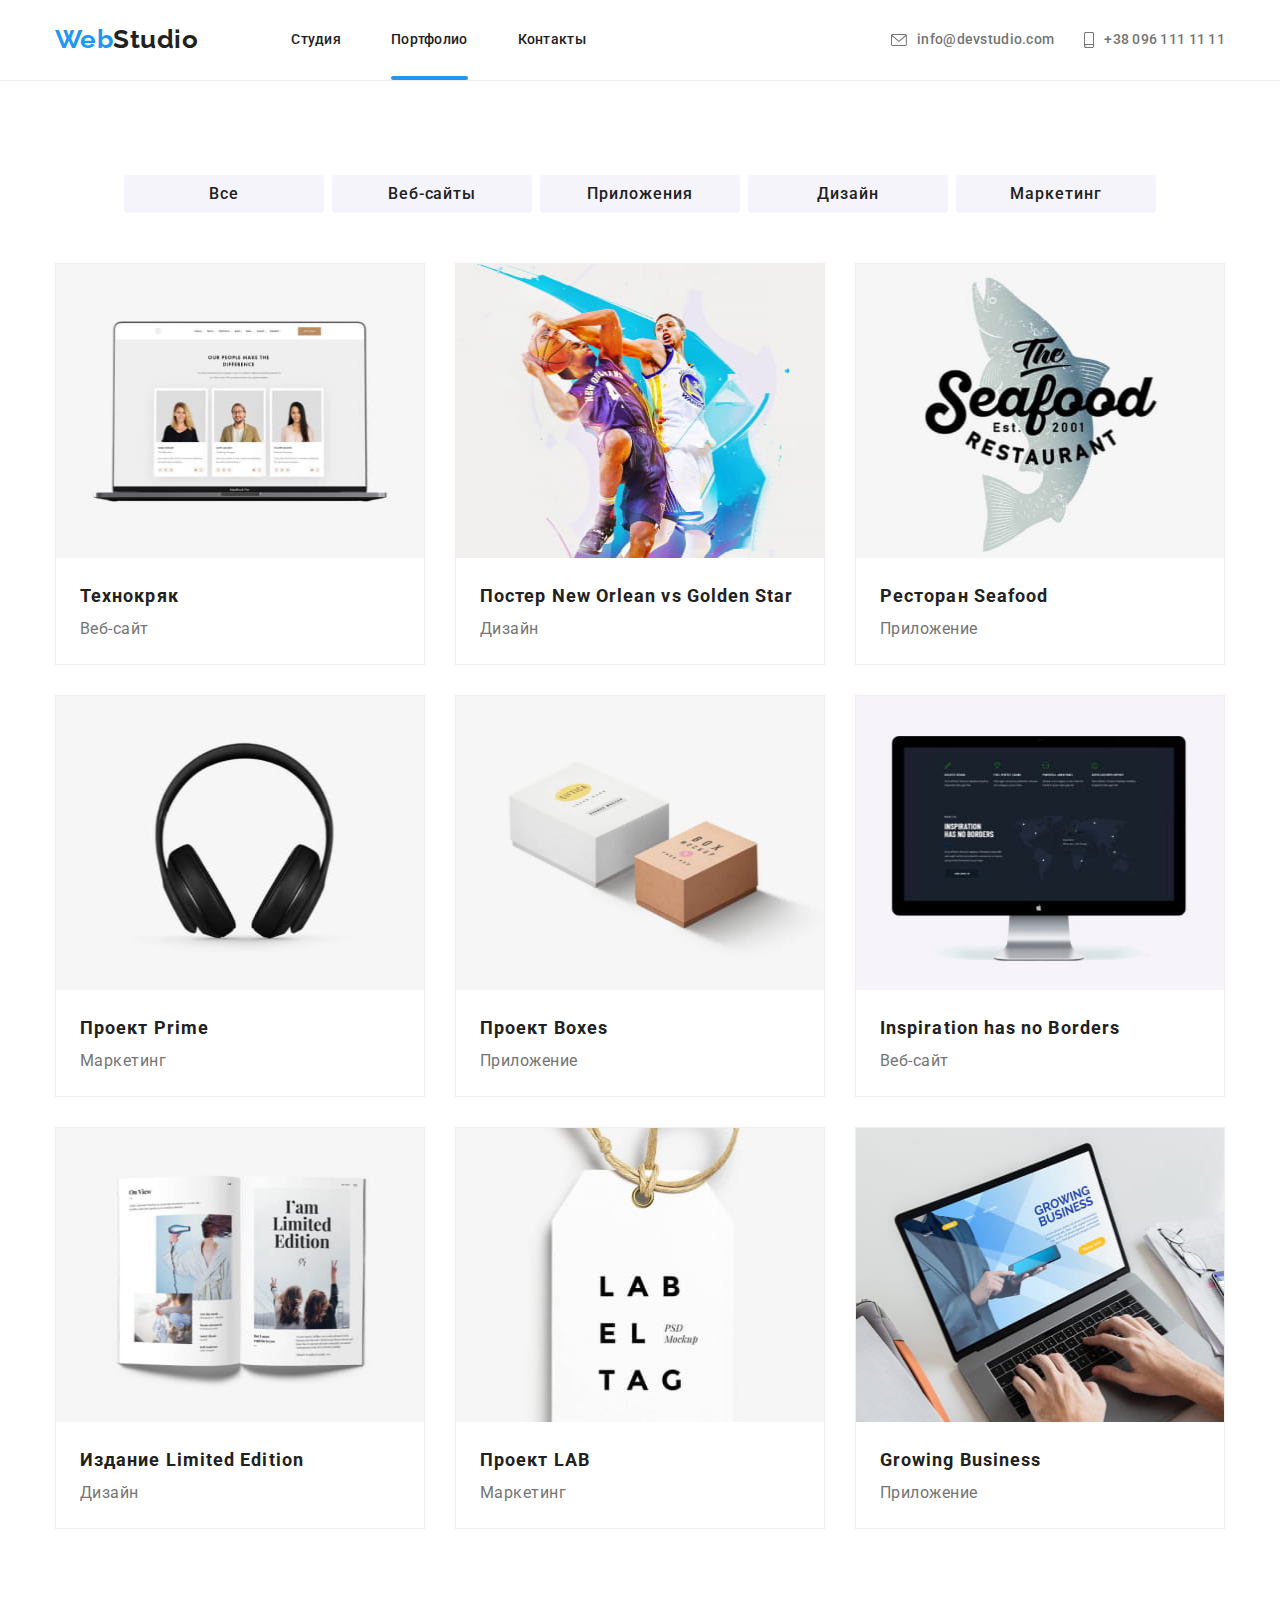
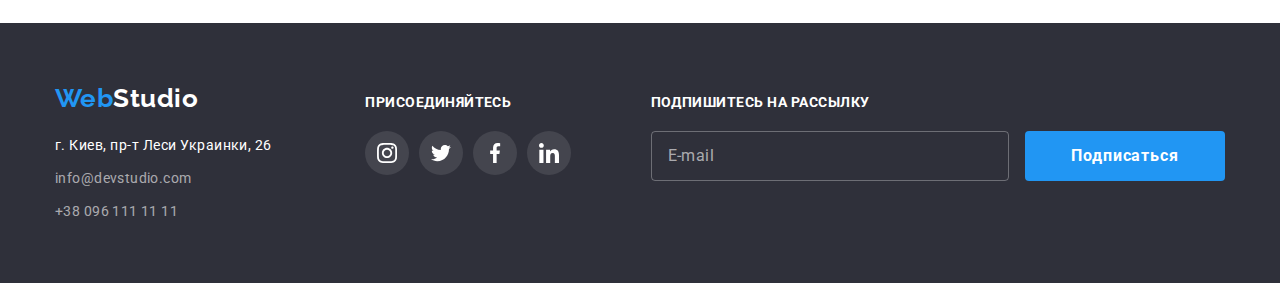
==== commit a0200c1a: "selector nesting applied for all partials except _team, _what-we-do" ====
--- a/portfolio.html
+++ b/portfolio.html
@@ -8,7 +8,7 @@
     <link href="https://fonts.googleapis.com/css2?family=Raleway:wght@700&family=Roboto:wght@400;500;700;900&display=swap"
         rel="stylesheet">
     <link href="https://fonts.googleapis.com/css2?family=Roboto:wght@400;500;700;900&display=swap" rel="stylesheet">
-    <link rel="stylesheet" href="./css/portfolio.min.css">
+    <link rel="stylesheet" href="./css/main.min.css">
     <title>Web Studio</title>
 </head>
 <body>
--- a/css/main.min.css
+++ b/css/main.min.css
@@ -0,0 +1,5 @@
+:root{--card-grid-gap: 30px;--primary-text-color: #757575;--title-text-color: #212121;--accent-color: #2196f3;--main-bg-color: #ffffff;--secondary-light-bg-color: #f5f4fa;--secondary-dark-bg-color: #2f303a;--icon-light-grey-color: #afb1b8;--main-font-family: 'Roboto', sans-serif;--logo-font-family: 'Raleway', sans-serif;--shadow-team-card: 0px 1px 3px rgba(0, 0, 0, 0.12),
+    0px 1px 1px rgba(0, 0, 0, 0.14), 0px 2px 1px rgba(0, 0, 0, 0.2);--shadow-portfolio-card-hover: 0px 1px 1px rgba(0, 0, 0, 0.12),
+    0px 4px 4px rgba(0, 0, 0, 0.06), 1px 4px 6px rgba(0, 0, 0, 0.16);--shadow-filter-button-hover: 0px 3px 1px rgba(0, 0, 0, 0.1),
+    0px 1px 2px rgba(0, 0, 0, 0.08), 0px 2px 2px rgba(0, 0, 0, 0.12)}.visually-hidden{position:absolute !important;clip:rect(1px 1px 1px 1px);clip:rect(1px, 1px, 1px, 1px);padding:0 !important;border:0 !important;height:1px !important;width:1px !important;overflow:hidden}img{display:block;max-width:100%}h1,h2,h3,h4,h5,h6,p{margin:0}ul,li{margin:0;padding:0}.list{list-style:none}.link{text-decoration:none}.page-adress{font-style:normal}body{margin:auto;color:var(--primary-text-color);background-color:var(--main-bg-color);font-weight:400;font-family:var(--main-font-family);letter-spacing:0.03em}.container{width:1200px;margin:0 auto;padding-top:94px;padding-bottom:94px;padding-left:15px;padding-right:15px}.header-container{display:-webkit-box;display:-ms-flexbox;display:flex;-webkit-box-align:center;-ms-flex-align:center;align-items:center;-webkit-box-pack:justify;-ms-flex-pack:justify;justify-content:space-between;padding-top:0;padding-bottom:0}.hero-container{padding:200px 0;text-align:center}.footer-container{display:-webkit-box;display:-ms-flexbox;display:flex;-webkit-box-pack:justify;-ms-flex-pack:justify;justify-content:space-between;-webkit-box-align:baseline;-ms-flex-align:baseline;align-items:baseline;padding-top:60px;padding-bottom:60px;color:var(--main-bg-color)}.logo{font-weight:700;font-size:26px;font-family:var(--logo-font-family);line-height:1.19}.header-logo .logo-span,.footer-logo .logo-span{color:var(--accent-color)}.header-logo{margin-right:93px;padding-top:24px;padding-bottom:25px;color:var(--title-text-color)}.footer-logo{display:block;margin-bottom:20px;color:var(--main-bg-color)}.button{display:inline-block;min-width:200px;min-height:50px;padding:10px;color:var(--main-bg-color);background-color:var(--accent-color);font-family:inherit;font-weight:700;font-size:16px;line-height:1.87;letter-spacing:0.06em;border:0;border-radius:4px;-webkit-box-shadow:0;box-shadow:0;-webkit-transition:-webkit-box-shadow 250ms cubic-bezier(0.4, 0, 0.2, 1);transition:-webkit-box-shadow 250ms cubic-bezier(0.4, 0, 0.2, 1);transition:box-shadow 250ms cubic-bezier(0.4, 0, 0.2, 1);transition:box-shadow 250ms cubic-bezier(0.4, 0, 0.2, 1), -webkit-box-shadow 250ms cubic-bezier(0.4, 0, 0.2, 1)}.button:hover,.button:focus{cursor:pointer;-webkit-box-shadow:0px 4px 4px rgba(0,0,0,0.15);box-shadow:0px 4px 4px rgba(0,0,0,0.15)}.modal-form .button{-ms-flex-item-align:center;-ms-grid-row-align:center;align-self:center}.filter-buttons .button{min-height:38px;padding:6px 22px;color:var(--title-text-color);background-color:var(--secondary-light-bg-color);font-weight:500;font-size:16px;line-height:1.62;-webkit-box-shadow:0;box-shadow:0;-webkit-transition:color 250ms cubic-bezier(0.4, 0, 0.2, 1),background-color 250ms cubic-bezier(0.4, 0, 0.2, 1),-webkit-box-shadow 250ms cubic-bezier(0.4, 0, 0.2, 1);transition:color 250ms cubic-bezier(0.4, 0, 0.2, 1),background-color 250ms cubic-bezier(0.4, 0, 0.2, 1),-webkit-box-shadow 250ms cubic-bezier(0.4, 0, 0.2, 1);transition:color 250ms cubic-bezier(0.4, 0, 0.2, 1),background-color 250ms cubic-bezier(0.4, 0, 0.2, 1),box-shadow 250ms cubic-bezier(0.4, 0, 0.2, 1);transition:color 250ms cubic-bezier(0.4, 0, 0.2, 1),background-color 250ms cubic-bezier(0.4, 0, 0.2, 1),box-shadow 250ms cubic-bezier(0.4, 0, 0.2, 1),-webkit-box-shadow 250ms cubic-bezier(0.4, 0, 0.2, 1)}.filter-buttons .button:hover,.filter-buttons .button:focus{color:var(--main-bg-color);background-color:var(--accent-color);-webkit-box-shadow:var(--shadow-filter-button-hover);box-shadow:var(--shadow-filter-button-hover)}.social-links{display:-webkit-box;display:-ms-flexbox;display:flex;-webkit-box-pack:center;-ms-flex-pack:center;justify-content:center;-ms-flex-wrap:wrap;flex-wrap:wrap;margin-right:-10px}.social-links-item{width:44px;height:44px;margin-right:10px}.social-link{display:-webkit-box;display:-ms-flexbox;display:flex;-webkit-box-pack:center;-ms-flex-pack:center;justify-content:center;-webkit-box-align:center;-ms-flex-align:center;align-items:center;width:100%;height:100%;border-radius:50%}.page-footer .social-link{color:var(--main-bg-color);background-color:rgba(255,255,255,0.1);-webkit-transition:background-color 250ms cubic-bezier(0.4, 0, 0.2, 1);transition:background-color 250ms cubic-bezier(0.4, 0, 0.2, 1)}.page-footer .social-link:hover,.page-footer .social-link:focus{background-color:var(--accent-color)}.social-icon{width:20px;height:20px;fill:currentColor}.section .section-title{margin-top:0;margin-bottom:50px;color:var(--title-text-color);font-weight:700;font-size:36px;line-height:1.17;text-align:center}.advantages .title{margin-bottom:10px;color:var(--title-text-color);font-weight:700;font-size:14px;line-height:1.14;text-transform:uppercase}.page-footer .title{margin-bottom:20px;color:var(--main-bg-color);font-weight:700;font-size:14px;line-height:1.14;text-transform:uppercase}.project-list .title{color:var(--title-text-color);font-weight:700;font-size:18px;line-height:2;letter-spacing:0.06em}.page-header{border-bottom:1px solid #ececec}.main-nav{display:-webkit-box;display:-ms-flexbox;display:flex;-webkit-box-align:center;-ms-flex-align:center;align-items:center}.site-nav{display:-webkit-box;display:-ms-flexbox;display:flex}.site-nav .active{color:var(--accent-color)}.site-nav .link{display:block;padding-top:32px;padding-bottom:32px;color:var(--title-text-color);font-weight:500;font-size:14px;line-height:1.14;letter-spacing:0.02em;-webkit-transition:color 250ms cubic-bezier(0.4, 0, 0.2, 1);transition:color 250ms cubic-bezier(0.4, 0, 0.2, 1)}.site-nav .link:hover,.site-nav .link:focus{color:var(--accent-color)}.nav-item{position:relative}.nav-item:not(:last-child){margin-right:50px}.nav-item .link::after{position:absolute;bottom:0;left:0;content:'';opacity:0;width:100%;height:4px;background-color:var(--accent-color);border-radius:2px}.active.link::after{opacity:1}.contacts{display:-webkit-box;display:-ms-flexbox;display:flex}.contacts-item:not(:last-child){margin-right:30px}.contacts-icon{display:-webkit-box;display:-ms-flexbox;display:flex;-webkit-box-pack:center;-ms-flex-pack:center;justify-content:center;-webkit-box-align:center;-ms-flex-align:center;align-items:center;margin-right:10px;fill:currentColor}.contacts-icon.envelope{width:16px;height:12px}.contacts-icon.smartphone{width:10px;height:16px}.header-contacts{display:-webkit-box;display:-ms-flexbox;display:flex;-webkit-box-align:center;-ms-flex-align:center;align-items:center;padding-top:32px;padding-bottom:32px;color:var(--primary-text-color);font-weight:500;font-size:14px;line-height:1.14;letter-spacing:0.02em;-webkit-transition:color 250ms cubic-bezier(0.4, 0, 0.2, 1);transition:color 250ms cubic-bezier(0.4, 0, 0.2, 1)}.header-contacts:hover,.header-contacts:focus{color:var(--accent-color)}.hero{max-width:1600px;margin:0 auto;color:var(--main-bg-color);background-color:var(--secondary-dark-bg-color);background-image:-webkit-gradient(linear, left top, left bottom, from(rgba(47,48,58,0.4)), to(rgba(47,48,58,0.4))),url(../images/hero/hero-bg.jpg);background-image:linear-gradient(rgba(47,48,58,0.4), rgba(47,48,58,0.4)),url(../images/hero/hero-bg.jpg);background-position:center;-o-object-fit:cover;object-fit:cover}.hero-title{width:700px;margin-bottom:30px;margin-left:auto;margin-right:auto;font-weight:900;font-size:44px;line-height:1.36;text-align:center;letter-spacing:0.06em;text-transform:uppercase}.advantages{display:-webkit-box;display:-ms-flexbox;display:flex;-ms-flex-wrap:wrap;flex-wrap:wrap;margin-right:calc(-1 * var(--card-grid-gap));margin-bottom:calc(-1 * var(--card-grid-gap))}.advantages .text{font-size:14px;line-height:1.71}.advantages-item{width:calc(100% / 4 - var(--card-grid-gap));margin-right:var(--card-grid-gap);margin-bottom:var(--card-grid-gap)}.advantages-icon-container{display:-webkit-box;display:-ms-flexbox;display:flex;width:100%;height:120px;-webkit-box-pack:center;-ms-flex-pack:center;justify-content:center;-webkit-box-align:center;-ms-flex-align:center;align-items:center;margin-bottom:30px;background-color:var(--secondary-light-bg-color);border-radius:4px}.advantages-icon{width:70px;height:70px}.whatwedo-container{padding-top:0}.whatwedo{display:-webkit-box;display:-ms-flexbox;display:flex;-ms-flex-wrap:wrap;flex-wrap:wrap;margin-right:calc(-1 * var(--card-grid-gap));margin-bottom:calc(-1 * var(--card-grid-gap))}.whatwedo-item{position:relative;width:calc(100% / 3 - var(--card-grid-gap));margin-right:var(--card-grid-gap);margin-bottom:var(--card-grid-gap)}.whatwedo .title{position:absolute;bottom:0;width:100%;padding:27px 15px;background-color:rgba(47,48,58,0.8);color:var(--main-bg-color);font-weight:700;font-size:14px;line-height:1.14;text-align:center;text-transform:uppercase}.team{background-color:var(--secondary-light-bg-color)}.team-list{display:-webkit-box;display:-ms-flexbox;display:flex;-ms-flex-wrap:wrap;flex-wrap:wrap;margin-right:calc(-1 * var(--card-grid-gap));margin-bottom:calc(-1 * var(--card-grid-gap))}.team-item{width:calc(100% / 4 - var(--card-grid-gap));margin-right:var(--card-grid-gap);margin-bottom:var(--card-grid-gap);background-color:var(--main-bg-color);border-radius:0 0 4px 4px;-webkit-box-shadow:var(--shadow-team-card);box-shadow:var(--shadow-team-card)}.team-description-wrapper{padding-top:30px;padding-bottom:30px;padding-left:15px;padding-right:15px}.team .title{margin-bottom:10px;color:var(--title-text-color);font-weight:500;font-size:16px;line-height:1.19;text-align:center}.team .position{margin-bottom:16px;font-size:16px;line-height:1.19;text-align:center}.team .social-link{color:var(--icon-light-grey-color);background-color:var(--main-bg-color);-webkit-transition:color 250ms cubic-bezier(0.4, 0, 0.2, 1),background-color 250ms cubic-bezier(0.4, 0, 0.2, 1);transition:color 250ms cubic-bezier(0.4, 0, 0.2, 1),background-color 250ms cubic-bezier(0.4, 0, 0.2, 1)}.social-link:hover,.social-link:focus{color:var(--main-bg-color);background-color:var(--accent-color)}.clients{display:-webkit-box;display:-ms-flexbox;display:flex;margin-right:calc(-1 * var(--card-grid-gap));-webkit-box-align:center;-ms-flex-align:center;align-items:center}.clients-item{width:calc(100% / 6 - var(--card-grid-gap));height:90px;margin-right:var(--card-grid-gap);color:var(--primary-text-color)}.clients-icon-link{display:-webkit-box;display:-ms-flexbox;display:flex;-webkit-box-pack:center;-ms-flex-pack:center;justify-content:center;-webkit-box-align:center;-ms-flex-align:center;align-items:center;width:100%;height:100%;color:var(--icon-light-grey-color);border:1px solid var(--icon-light-grey-color);border-radius:4px;-webkit-transition:color 250ms cubic-bezier(0.4, 0, 0.2, 1),border 250ms cubic-bezier(0.4, 0, 0.2, 1);transition:color 250ms cubic-bezier(0.4, 0, 0.2, 1),border 250ms cubic-bezier(0.4, 0, 0.2, 1)}.clients-icon-link:hover,.clients-icon-link:focus{color:var(--accent-color);border:1px solid var(--accent-color)}.clients-icon{width:80px;height:50px;fill:currentColor}.clients-icon.company-1{width:44px;height:49px}.clients-icon.company-2{width:40px;height:52px}.clients-icon.company-3{width:41px;height:43px}.clients-icon.company-4{width:80px;height:42px}.clients-icon.company-5{width:59px;height:47px}.clients-icon.company-6{width:88px;height:45px}.page-footer{color:var(--main-bg-color);background-color:var(--secondary-dark-bg-color)}.page-adress{min-width:231px}.page-adress .item:not(:last-child){margin-bottom:9px}.footer-adress{font-size:14px;line-height:1.71}.footer-contacts{display:block;color:rgba(255,255,255,0.6);font-size:14px;line-height:1.71;letter-spacing:0.03em;-webkit-transition:color 250ms cubic-bezier(0.4, 0, 0.2, 1);transition:color 250ms cubic-bezier(0.4, 0, 0.2, 1)}.footer-contacts:hover,.footer-contacts:focus{color:var(--accent-color)}.footer-subscribe-form .form-label{display:block}.footer-subscribe-form .form-input{min-width:358px;min-height:50px;margin-right:12px;padding-left:16px;background-color:transparent;color:var(--main-bg-color);font-size:16px;line-height:1.25;letter-spacing:0.03em;border:1px solid rgba(255,255,255,0.3);border-radius:4px}.footer-subscribe-form .form-input::-webkit-input-placeholder{color:rgba(255,255,255,0.6)}.footer-subscribe-form .form-input:-ms-input-placeholder{color:rgba(255,255,255,0.6)}.footer-subscribe-form .form-input::-ms-input-placeholder{color:rgba(255,255,255,0.6)}.footer-subscribe-form .form-input::placeholder{color:rgba(255,255,255,0.6)}.filter-buttons{display:-webkit-box;display:-ms-flexbox;display:flex;-webkit-box-pack:center;-ms-flex-pack:center;justify-content:center;margin-bottom:50px}.filter-item:not(:last-child){margin-right:8px}.project-list{display:-webkit-box;display:-ms-flexbox;display:flex;-ms-flex-wrap:wrap;flex-wrap:wrap;margin-right:calc(-1 * var(--card-grid-gap));margin-bottom:calc(-1 * var(--card-grid-gap))}.project-item{-ms-flex-preferred-size:calc(100% / 3 - var(--card-grid-gap));flex-basis:calc(100% / 3 - var(--card-grid-gap));margin-right:var(--card-grid-gap);margin-bottom:var(--card-grid-gap);border:1px solid #eeeeee}.project-item .link{display:block;-webkit-box-shadow:0;box-shadow:0;-webkit-transition:-webkit-box-shadow 250ms cubic-bezier(0.4, 0, 0.2, 1);transition:-webkit-box-shadow 250ms cubic-bezier(0.4, 0, 0.2, 1);transition:box-shadow 250ms cubic-bezier(0.4, 0, 0.2, 1);transition:box-shadow 250ms cubic-bezier(0.4, 0, 0.2, 1), -webkit-box-shadow 250ms cubic-bezier(0.4, 0, 0.2, 1)}.project-item .link:hover,.project-item .link:focus{-webkit-box-shadow:var(--shadow-portfolio-card-hover);box-shadow:var(--shadow-portfolio-card-hover)}.project-list .description{color:var(--primary-text-color);font-size:16px;line-height:1.87}.project-description-wrapper{padding:20px 24px;background-color:var(--main-bg-color)}.project-photo-wrapper{position:relative;overflow:hidden}.project-item .overlay{position:absolute;left:0;top:0;-webkit-transform:translateY(100%);transform:translateY(100%);display:-webkit-box;display:-ms-flexbox;display:flex;-webkit-box-align:center;-ms-flex-align:center;align-items:center;width:100%;height:100%;padding:24px;color:var(--main-bg-color);background-color:rgba(33,150,243,0.9);font-size:18px;line-height:1.56;text-align:center;-webkit-transition:-webkit-transform 250ms cubic-bezier(0.4, 0, 0.2, 1);transition:-webkit-transform 250ms cubic-bezier(0.4, 0, 0.2, 1);transition:transform 250ms cubic-bezier(0.4, 0, 0.2, 1);transition:transform 250ms cubic-bezier(0.4, 0, 0.2, 1), -webkit-transform 250ms cubic-bezier(0.4, 0, 0.2, 1)}.project-item .link:hover .overlay,.project-item .link:focus .overlay{-webkit-transform:translateY(0);transform:translateY(0)}.backdrop{position:fixed;top:0;left:0;width:100%;height:100%;background-color:rgba(0,0,0,0.2);opacity:1;-webkit-transform:scale(1);transform:scale(1);-webkit-transition:opacity 250ms cubic-bezier(0.4, 0, 0.2, 1),-webkit-transform 250ms cubic-bezier(0.4, 0, 0.2, 1);transition:opacity 250ms cubic-bezier(0.4, 0, 0.2, 1),-webkit-transform 250ms cubic-bezier(0.4, 0, 0.2, 1);transition:opacity 250ms cubic-bezier(0.4, 0, 0.2, 1),transform 250ms cubic-bezier(0.4, 0, 0.2, 1);transition:opacity 250ms cubic-bezier(0.4, 0, 0.2, 1),transform 250ms cubic-bezier(0.4, 0, 0.2, 1),-webkit-transform 250ms cubic-bezier(0.4, 0, 0.2, 1)}.modal{position:absolute;top:50%;left:50%;-webkit-transform:translate(-50%, -50%) scale(1);transform:translate(-50%, -50%) scale(1);width:528px;height:581px;padding:40px;background-color:var(--main-bg-color);-webkit-box-shadow:0px 1px 3px rgba(0,0,0,0.12),0px 1px 1px rgba(0,0,0,0.14),0px 2px 1px rgba(0,0,0,0.2);box-shadow:0px 1px 3px rgba(0,0,0,0.12),0px 1px 1px rgba(0,0,0,0.14),0px 2px 1px rgba(0,0,0,0.2);border-radius:4px;-webkit-transition:-webkit-transform 250ms cubic-bezier(0.4, 0, 0.2, 1);transition:-webkit-transform 250ms cubic-bezier(0.4, 0, 0.2, 1);transition:transform 250ms cubic-bezier(0.4, 0, 0.2, 1);transition:transform 250ms cubic-bezier(0.4, 0, 0.2, 1), -webkit-transform 250ms cubic-bezier(0.4, 0, 0.2, 1)}.backdrop.is-hidden .modal{-webkit-transform:translate(-50%, -50%) scale(0.9);transform:translate(-50%, -50%) scale(0.9)}.modal .call-to-action{margin:0 auto;margin-bottom:12px;color:var(--title-text-color);font-weight:700;font-size:20px;line-height:1.15}.modal-form{display:-webkit-box;display:-ms-flexbox;display:flex;-webkit-box-orient:vertical;-webkit-box-direction:normal;-ms-flex-direction:column;flex-direction:column}.modal-form-input-wrapper{display:block;position:relative}.modal-form-input-label{margin-bottom:10px}.modal-form .input-title,.modal-form .textarea-title{display:block;margin-bottom:4px;font-size:12px;line-height:1.17;letter-spacing:0.01em}.modal-form-input{display:block;height:40px;width:100%;padding-left:42px;border:1px solid rgba(33,33,33,0.2);border-radius:4px;-webkit-transition:border 250ms cubic-bezier(0.4, 0, 0.2, 1);transition:border 250ms cubic-bezier(0.4, 0, 0.2, 1)}.modal-form-input:focus,.modal-form-input:hover{cursor:pointer;outline:none;border:1px solid var(--accent-color)}.modal-form-icon{position:absolute;top:50%;left:12px;-webkit-transform:translateY(-50%);transform:translateY(-50%);width:18px;height:18px;fill:var(--title-text-color);-webkit-transition:fill 250ms cubic-bezier(0.4, 0, 0.2, 1);transition:fill 250ms cubic-bezier(0.4, 0, 0.2, 1)}.modal-form-input:focus+.modal-form-icon,.modal-form-input:hover+.modal-form-icon{fill:var(--accent-color)}.modal-form-textarea-label{margin-bottom:20px}.modal-form-message{display:block;height:120px;width:100%;padding:12px 16px;resize:none;border:1px solid rgba(33,33,33,0.2);border-radius:4px;-webkit-transition:border 250ms cubic-bezier(0.4, 0, 0.2, 1);transition:border 250ms cubic-bezier(0.4, 0, 0.2, 1)}.modal-form-message::-webkit-input-placeholder{font-size:12px;line-height:1.17;letter-spacing:0.01em;color:rgba(117,117,117,0.5)}.modal-form-message:-ms-input-placeholder{font-size:12px;line-height:1.17;letter-spacing:0.01em;color:rgba(117,117,117,0.5)}.modal-form-message::-ms-input-placeholder{font-size:12px;line-height:1.17;letter-spacing:0.01em;color:rgba(117,117,117,0.5)}.modal-form-message::placeholder{font-size:12px;line-height:1.17;letter-spacing:0.01em;color:rgba(117,117,117,0.5)}.modal-form-message:focus,.modal-form-message:hover{cursor:pointer;outline:none;border:1px solid var(--accent-color)}.modal-form-check-policy-label{font-size:14px;line-height:1.71;margin-bottom:30px}.modal-form-check-policy-title{display:-webkit-box;display:-ms-flexbox;display:flex;-webkit-box-align:center;-ms-flex-align:center;align-items:center;-ms-flex-wrap:wrap;flex-wrap:wrap;font-size:14px;line-height:1.71}.modal-form-check-policy-title::before{content:'';display:inline-block;width:16px;height:15px;margin-right:7px;background-image:url("../images/modal-window/checkbox.svg");-webkit-transition:background-image 250ms cubic-bezier(0.4, 0, 0.2, 1);transition:background-image 250ms cubic-bezier(0.4, 0, 0.2, 1)}.modal-form-check-policy:checked+.modal-form-check-policy-title::before{background-image:url("../images/modal-window/checkbox-checked.svg")}.modal-form-check-policy:focus+.modal-form-check-policy-title::before{outline:1px solid var(--secondary-dark-bg-color)}.modal-form-check-policy-link{color:var(--accent-color)}.modal-close-btn{position:absolute;top:8px;right:8px;width:30px;height:30px;border:1px solid rgba(0,0,0,0.1);border-radius:50%;cursor:pointer}.modal-close-icon{width:11px;height:11px;margin:auto}.is-hidden{opacity:0;-webkit-transform:scale(0);transform:scale(0);pointer-events:none}
+/*# sourceMappingURL=main.min.css.map */